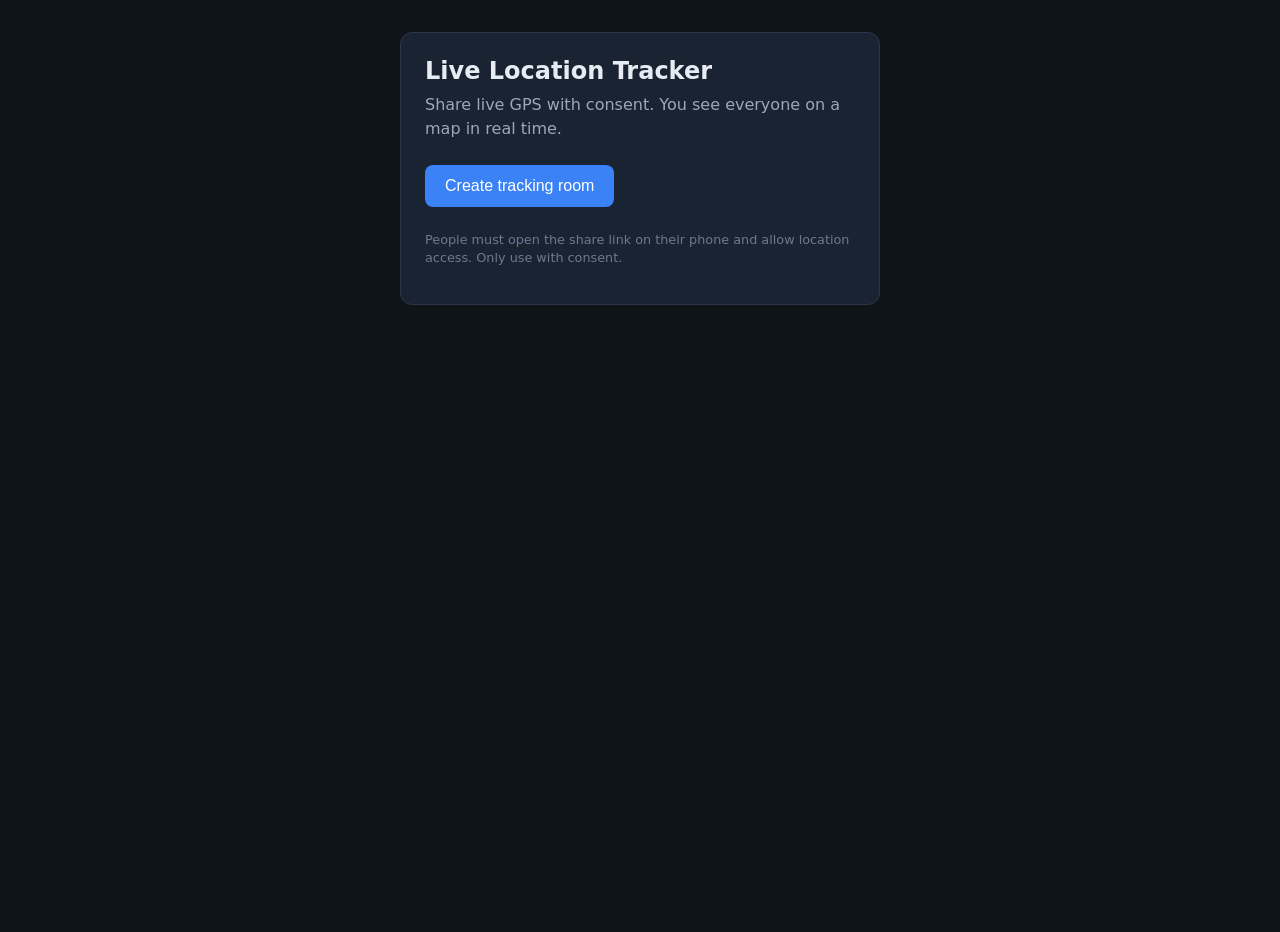
==== static/index.html @ 9a0f567b "Add live location tracker with real-time map dashboard. FastAPI + WebSockets app for voluntary GPS s" ====
<!DOCTYPE html>
<html lang="en">
<head>
  <meta charset="UTF-8">
  <meta name="viewport" content="width=device-width, initial-scale=1.0">
  <title>Live Location Tracker</title>
  <link rel="stylesheet" href="/static/style.css">
</head>
<body>
  <main class="card">
    <h1>Live Location Tracker</h1>
    <p class="subtitle">Share live GPS with consent. You see everyone on a map in real time.</p>

    <button id="create-room" class="btn primary">Create tracking room</button>

    <div id="result" class="result hidden">
      <h2>Room created</h2>
      <p><strong>Share link</strong> — send this to people who agree to share location:</p>
      <div class="copy-row">
        <input id="share-url" readonly>
        <button class="btn small" data-copy="share-url">Copy</button>
      </div>

      <p><strong>Admin dashboard</strong> — open this to see live locations:</p>
      <div class="copy-row">
        <input id="admin-url" readonly>
        <button class="btn small" data-copy="admin-url">Copy</button>
      </div>

      <a id="open-admin" class="btn secondary" href="#">Open dashboard</a>
    </div>

    <p class="note">People must open the share link on their phone and allow location access. Only use with consent.</p>
  </main>
  <script>
    const createBtn = document.getElementById('create-room');
    const result = document.getElementById('result');

    createBtn.addEventListener('click', async () => {
      createBtn.disabled = true;
      createBtn.textContent = 'Creating…';
      try {
        const res = await fetch('/api/rooms', { method: 'POST' });
        const data = await res.json();
        document.getElementById('share-url').value = data.share_url;
        document.getElementById('admin-url').value = data.admin_url;
        document.getElementById('open-admin').href = data.admin_url;
        result.classList.remove('hidden');
      } finally {
        createBtn.disabled = false;
        createBtn.textContent = 'Create tracking room';
      }
    });

    document.querySelectorAll('[data-copy]').forEach(btn => {
      btn.addEventListener('click', () => {
        const input = document.getElementById(btn.dataset.copy);
        input.select();
        navigator.clipboard.writeText(input.value);
        btn.textContent = 'Copied!';
        setTimeout(() => { btn.textContent = 'Copy'; }, 1500);
      });
    });
  </script>
</body>
</html>
---- static/style.css ----
* {
  box-sizing: border-box;
}

body {
  margin: 0;
  font-family: system-ui, -apple-system, Segoe UI, Roboto, sans-serif;
  background: #0f1419;
  color: #e7ecf3;
  min-height: 100vh;
}

.card {
  max-width: 480px;
  margin: 2rem auto;
  padding: 1.5rem;
  background: #1a2332;
  border-radius: 12px;
  border: 1px solid #2a3548;
}

h1 {
  margin: 0 0 0.5rem;
  font-size: 1.5rem;
}

.subtitle {
  color: #9aa8bc;
  margin: 0 0 1.5rem;
  line-height: 1.5;
}

.btn {
  display: inline-block;
  padding: 0.75rem 1.25rem;
  border: none;
  border-radius: 8px;
  font-size: 1rem;
  cursor: pointer;
  text-decoration: none;
  text-align: center;
}

.btn.primary {
  background: #3b82f6;
  color: white;
}

.btn.primary:hover {
  background: #2563eb;
}

.btn.secondary {
  background: #2a3548;
  color: #e7ecf3;
  margin-top: 1rem;
}

.btn.small {
  padding: 0.5rem 0.75rem;
  font-size: 0.875rem;
  background: #2a3548;
  color: #e7ecf3;
}

.btn.full {
  width: 100%;
  margin-top: 0.75rem;
}

.btn:disabled {
  opacity: 0.6;
  cursor: not-allowed;
}

label {
  display: block;
  margin-bottom: 0.35rem;
  font-size: 0.875rem;
  color: #9aa8bc;
}

input[type="text"] {
  width: 100%;
  padding: 0.75rem;
  border: 1px solid #2a3548;
  border-radius: 8px;
  background: #0f1419;
  color: #e7ecf3;
  font-size: 1rem;
}

.copy-row {
  display: flex;
  gap: 0.5rem;
  margin-bottom: 1rem;
}

.copy-row input {
  flex: 1;
  font-size: 0.8rem;
}

.result {
  margin-top: 1.5rem;
  padding-top: 1.5rem;
  border-top: 1px solid #2a3548;
}

.result h2 {
  margin: 0 0 1rem;
  font-size: 1.1rem;
}

.hidden {
  display: none !important;
}

.note {
  margin-top: 1.5rem;
  font-size: 0.8rem;
  color: #6b7a90;
  line-height: 1.4;
}

/* Share page */
.share-page .status {
  display: flex;
  align-items: center;
  gap: 0.5rem;
  padding: 0.75rem 1rem;
  border-radius: 8px;
  background: #132019;
  border: 1px solid #1e4d32;
  margin-bottom: 1rem;
}

.share-page .dot {
  width: 10px;
  height: 10px;
  border-radius: 50%;
  background: #22c55e;
  animation: pulse 1.5s infinite;
}

@keyframes pulse {
  0%, 100% { opacity: 1; }
  50% { opacity: 0.4; }
}

.coords {
  font-family: ui-monospace, monospace;
  font-size: 0.875rem;
  color: #9aa8bc;
}

.person-name {
  font-weight: 600;
  margin-top: 0.5rem;
}

.error {
  margin-top: 1rem;
  padding: 0.75rem;
  background: #3b1515;
  border: 1px solid #7f1d1d;
  border-radius: 8px;
  color: #fca5a5;
}

/* Admin page */
.admin-page {
  display: flex;
  flex-direction: column;
  height: 100vh;
}

.admin-header {
  display: flex;
  justify-content: space-between;
  align-items: center;
  padding: 0.75rem 1rem;
  background: #1a2332;
  border-bottom: 1px solid #2a3548;
}

.admin-header h1 {
  margin: 0;
  font-size: 1.1rem;
}

.header-meta {
  display: flex;
  gap: 1rem;
  font-size: 0.875rem;
  color: #9aa8bc;
}

.connection.connected { color: #22c55e; }
.connection.disconnected { color: #ef4444; }

.admin-layout {
  display: flex;
  flex: 1;
  min-height: 0;
}

.sidebar {
  width: 260px;
  background: #1a2332;
  border-right: 1px solid #2a3548;
  overflow-y: auto;
  padding: 0.75rem;
}

.sidebar-empty {
  color: #6b7a90;
  font-size: 0.875rem;
  margin: 0;
}

#tracker-list {
  list-style: none;
  margin: 0;
  padding: 0;
}

#tracker-list li {
  padding: 0.75rem;
  border-radius: 8px;
  background: #0f1419;
  margin-bottom: 0.5rem;
  border: 1px solid #2a3548;
}

#tracker-list li .name {
  font-weight: 600;
  margin-bottom: 0.25rem;
}

#tracker-list li .meta {
  font-size: 0.75rem;
  color: #9aa8bc;
  font-family: ui-monospace, monospace;
}

#map {
  flex: 1;
  min-height: 0;
}

@media (max-width: 640px) {
  .admin-layout {
    flex-direction: column;
  }
  .sidebar {
    width: 100%;
    max-height: 180px;
    border-right: none;
    border-bottom: 1px solid #2a3548;
  }
}
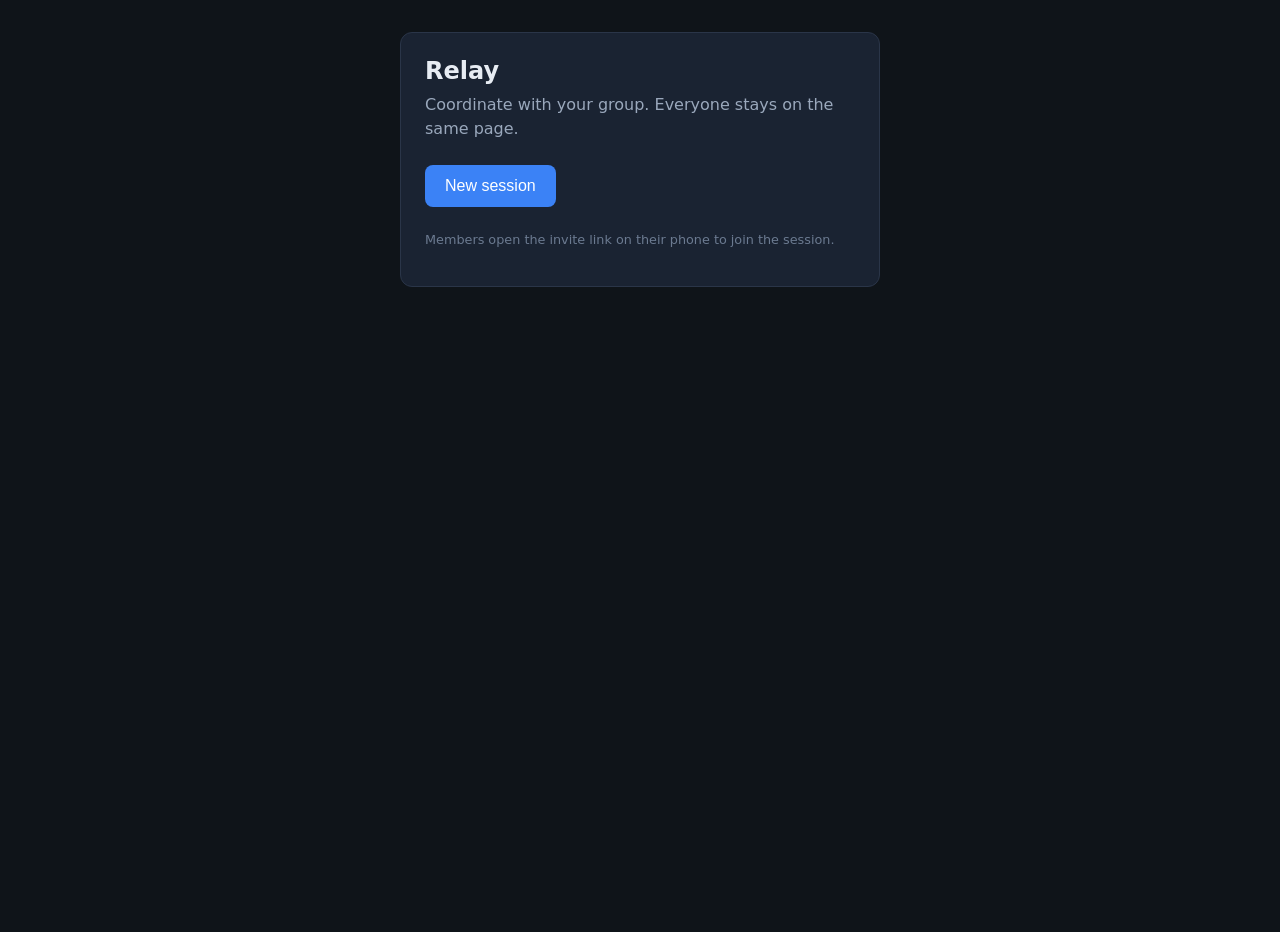
==== commit 8298f237: "Rebrand to Relay and shade user-facing copy. Private repo rename; innocuous UI labels instead of loc" ====
--- a/static/index.html
+++ b/static/index.html
@@ -3,34 +3,34 @@
 <head>
   <meta charset="UTF-8">
   <meta name="viewport" content="width=device-width, initial-scale=1.0">
-  <title>Live Location Tracker</title>
+  <title>Relay</title>
   <link rel="stylesheet" href="/static/style.css">
 </head>
 <body>
   <main class="card">
-    <h1>Live Location Tracker</h1>
-    <p class="subtitle">Share live GPS with consent. You see everyone on a map in real time.</p>
+    <h1>Relay</h1>
+    <p class="subtitle">Coordinate with your group. Everyone stays on the same page.</p>
 
-    <button id="create-room" class="btn primary">Create tracking room</button>
+    <button id="create-room" class="btn primary">New session</button>
 
     <div id="result" class="result hidden">
-      <h2>Room created</h2>
-      <p><strong>Share link</strong> — send this to people who agree to share location:</p>
+      <h2>Session ready</h2>
+      <p><strong>Invite link</strong> — send to your group:</p>
       <div class="copy-row">
         <input id="share-url" readonly>
         <button class="btn small" data-copy="share-url">Copy</button>
       </div>
 
-      <p><strong>Admin dashboard</strong> — open this to see live locations:</p>
+      <p><strong>Your view</strong> — open to see the group:</p>
       <div class="copy-row">
         <input id="admin-url" readonly>
         <button class="btn small" data-copy="admin-url">Copy</button>
       </div>
 
-      <a id="open-admin" class="btn secondary" href="#">Open dashboard</a>
+      <a id="open-admin" class="btn secondary" href="#">Open view</a>
     </div>
 
-    <p class="note">People must open the share link on their phone and allow location access. Only use with consent.</p>
+    <p class="note">Members open the invite link on their phone to join the session.</p>
   </main>
   <script>
     const createBtn = document.getElementById('create-room');
@@ -48,7 +48,7 @@
         result.classList.remove('hidden');
       } finally {
         createBtn.disabled = false;
-        createBtn.textContent = 'Create tracking room';
+        createBtn.textContent = 'New session';
       }
     });
 
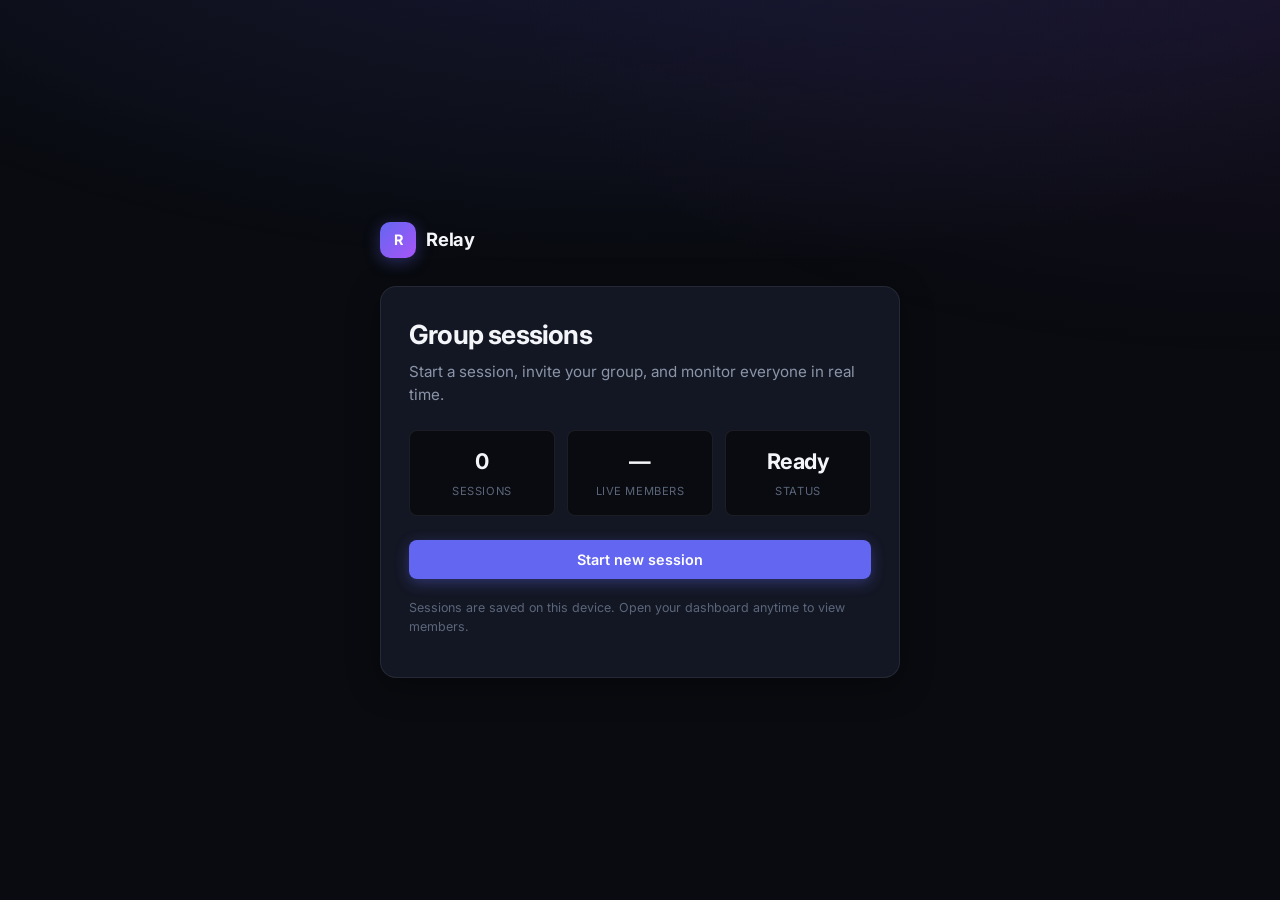
==== commit 942907e3: "Polish UI with professional design system and dynamic updates. Inter typography, live session stats," ====
--- a/static/index.html
+++ b/static/index.html
@@ -3,64 +3,51 @@
 <head>
   <meta charset="UTF-8">
   <meta name="viewport" content="width=device-width, initial-scale=1.0">
+  <meta name="theme-color" content="#090b10">
   <title>Relay</title>
   <link rel="stylesheet" href="/static/style.css">
 </head>
 <body>
-  <main class="card">
-    <h1>Relay</h1>
-    <p class="subtitle">Coordinate with your group. Everyone stays on the same page.</p>
-
-    <button id="create-room" class="btn primary">New session</button>
-
-    <div id="result" class="result hidden">
-      <h2>Session ready</h2>
-      <p><strong>Invite link</strong> — send to your group:</p>
-      <div class="copy-row">
-        <input id="share-url" readonly>
-        <button class="btn small" data-copy="share-url">Copy</button>
+  <div class="page page-center">
+    <div class="container">
+      <div class="brand">
+        <div class="brand-mark">R</div>
+        <span class="brand-name">Relay</span>
       </div>
 
-      <p><strong>Your view</strong> — open to see the group:</p>
-      <div class="copy-row">
-        <input id="admin-url" readonly>
-        <button class="btn small" data-copy="admin-url">Copy</button>
+      <main class="card card-glass">
+        <h1>Group sessions</h1>
+        <p class="subtitle">Start a session, invite your group, and monitor everyone in real time.</p>
+
+        <div class="stats-row">
+          <div class="stat">
+            <span class="stat-value" id="stat-sessions">0</span>
+            <span class="stat-label">Sessions</span>
+          </div>
+          <div class="stat">
+            <span class="stat-value" id="stat-active">—</span>
+            <span class="stat-label">Live members</span>
+          </div>
+          <div class="stat">
+            <span class="stat-value" id="stat-status">Ready</span>
+            <span class="stat-label">Status</span>
+          </div>
+        </div>
+
+        <button id="create-room" class="btn primary full">Start new session</button>
+        <p class="note">Sessions are saved on this device. Open your dashboard anytime to view members.</p>
+      </main>
+
+      <div id="sessions-section" class="hidden">
+        <div class="section-head">
+          <h3>Recent sessions</h3>
+          <button id="refresh-sessions" class="btn ghost small">Refresh</button>
+        </div>
+        <div id="sessions-list"></div>
       </div>
-
-      <a id="open-admin" class="btn secondary" href="#">Open view</a>
     </div>
-
-    <p class="note">Members open the invite link on their phone to join the session.</p>
-  </main>
-  <script>
-    const createBtn = document.getElementById('create-room');
-    const result = document.getElementById('result');
-
-    createBtn.addEventListener('click', async () => {
-      createBtn.disabled = true;
-      createBtn.textContent = 'Creating…';
-      try {
-        const res = await fetch('/api/rooms', { method: 'POST' });
-        const data = await res.json();
-        document.getElementById('share-url').value = data.share_url;
-        document.getElementById('admin-url').value = data.admin_url;
-        document.getElementById('open-admin').href = data.admin_url;
-        result.classList.remove('hidden');
-      } finally {
-        createBtn.disabled = false;
-        createBtn.textContent = 'New session';
-      }
-    });
-
-    document.querySelectorAll('[data-copy]').forEach(btn => {
-      btn.addEventListener('click', () => {
-        const input = document.getElementById(btn.dataset.copy);
-        input.select();
-        navigator.clipboard.writeText(input.value);
-        btn.textContent = 'Copied!';
-        setTimeout(() => { btn.textContent = 'Copy'; }, 1500);
-      });
-    });
-  </script>
+  </div>
+  <script src="/static/app.js"></script>
+  <script src="/static/index.js"></script>
 </body>
 </html>
--- a/static/style.css
+++ b/static/style.css
@@ -1,203 +1,555 @@
-* {
-  box-sizing: border-box;
-}
+@import url('https://fonts.googleapis.com/css2?family=Inter:wght@400;500;600;700&display=swap');
+
+:root {
+  --bg: #090b10;
+  --bg-elevated: #111520;
+  --bg-card: #161b28;
+  --bg-hover: #1c2233;
+  --border: rgba(255, 255, 255, 0.08);
+  --border-strong: rgba(255, 255, 255, 0.14);
+  --text: #f3f5f9;
+  --text-muted: #8b95a8;
+  --text-dim: #5c667a;
+  --accent: #6366f1;
+  --accent-hover: #4f46e5;
+  --accent-soft: rgba(99, 102, 241, 0.15);
+  --success: #22c55e;
+  --success-soft: rgba(34, 197, 94, 0.12);
+  --warning: #f59e0b;
+  --error: #ef4444;
+  --error-soft: rgba(239, 68, 68, 0.12);
+  --radius: 12px;
+  --radius-sm: 8px;
+  --shadow: 0 8px 32px rgba(0, 0, 0, 0.35);
+  --font: 'Inter', system-ui, -apple-system, sans-serif;
+  --transition: 0.2s ease;
+}
+
+* { box-sizing: border-box; }
+
+html { scroll-behavior: smooth; }
 
 body {
   margin: 0;
-  font-family: system-ui, -apple-system, Segoe UI, Roboto, sans-serif;
-  background: #0f1419;
-  color: #e7ecf3;
+  font-family: var(--font);
+  background: var(--bg);
+  color: var(--text);
   min-height: 100vh;
-}
-
+  line-height: 1.5;
+  -webkit-font-smoothing: antialiased;
+}
+
+body::before {
+  content: '';
+  position: fixed;
+  inset: 0;
+  background:
+    radial-gradient(ellipse 80% 50% at 50% -20%, rgba(99, 102, 241, 0.18), transparent),
+    radial-gradient(ellipse 60% 40% at 100% 0%, rgba(168, 85, 247, 0.08), transparent);
+  pointer-events: none;
+  z-index: 0;
+}
+
+.hidden { display: none !important; }
+
+/* Layout */
+.page {
+  position: relative;
+  z-index: 1;
+  min-height: 100vh;
+}
+
+.page-center {
+  display: flex;
+  align-items: center;
+  justify-content: center;
+  padding: 2rem 1rem;
+}
+
+.container {
+  width: 100%;
+  max-width: 520px;
+}
+
+.container-wide {
+  max-width: 960px;
+  margin: 0 auto;
+  padding: 2rem 1.25rem;
+}
+
+/* Brand */
+.brand {
+  display: flex;
+  align-items: center;
+  gap: 0.65rem;
+  margin-bottom: 1.75rem;
+}
+
+.brand-mark {
+  width: 36px;
+  height: 36px;
+  border-radius: 10px;
+  background: linear-gradient(135deg, var(--accent), #a855f7);
+  display: grid;
+  place-items: center;
+  font-weight: 700;
+  font-size: 0.9rem;
+  color: white;
+  box-shadow: 0 4px 16px rgba(99, 102, 241, 0.35);
+}
+
+.brand-name {
+  font-size: 1.15rem;
+  font-weight: 700;
+  letter-spacing: -0.02em;
+}
+
+/* Cards */
 .card {
-  max-width: 480px;
-  margin: 2rem auto;
-  padding: 1.5rem;
-  background: #1a2332;
-  border-radius: 12px;
-  border: 1px solid #2a3548;
+  background: var(--bg-card);
+  border: 1px solid var(--border);
+  border-radius: 16px;
+  padding: 1.75rem;
+  box-shadow: var(--shadow);
+  animation: fadeUp 0.4s ease;
+}
+
+.card-glass {
+  backdrop-filter: blur(12px);
+  background: rgba(22, 27, 40, 0.85);
+}
+
+@keyframes fadeUp {
+  from { opacity: 0; transform: translateY(12px); }
+  to { opacity: 1; transform: translateY(0); }
 }
 
 h1 {
-  margin: 0 0 0.5rem;
-  font-size: 1.5rem;
+  margin: 0 0 0.4rem;
+  font-size: 1.65rem;
+  font-weight: 700;
+  letter-spacing: -0.03em;
+}
+
+h2 {
+  margin: 0 0 0.75rem;
+  font-size: 1rem;
+  font-weight: 600;
 }
 
 .subtitle {
-  color: #9aa8bc;
+  color: var(--text-muted);
   margin: 0 0 1.5rem;
-  line-height: 1.5;
-}
-
+  font-size: 0.95rem;
+}
+
+/* Buttons */
 .btn {
-  display: inline-block;
-  padding: 0.75rem 1.25rem;
+  display: inline-flex;
+  align-items: center;
+  justify-content: center;
+  gap: 0.4rem;
+  padding: 0.7rem 1.1rem;
   border: none;
-  border-radius: 8px;
-  font-size: 1rem;
+  border-radius: var(--radius-sm);
+  font-family: inherit;
+  font-size: 0.9rem;
+  font-weight: 600;
   cursor: pointer;
   text-decoration: none;
-  text-align: center;
+  transition: all var(--transition);
+  white-space: nowrap;
 }
 
 .btn.primary {
-  background: #3b82f6;
+  background: var(--accent);
   color: white;
-}
-
-.btn.primary:hover {
-  background: #2563eb;
+  box-shadow: 0 4px 14px rgba(99, 102, 241, 0.35);
+}
+
+.btn.primary:hover:not(:disabled) {
+  background: var(--accent-hover);
+  transform: translateY(-1px);
 }
 
 .btn.secondary {
-  background: #2a3548;
-  color: #e7ecf3;
-  margin-top: 1rem;
-}
-
-.btn.small {
-  padding: 0.5rem 0.75rem;
-  font-size: 0.875rem;
-  background: #2a3548;
-  color: #e7ecf3;
-}
-
-.btn.full {
-  width: 100%;
-  margin-top: 0.75rem;
-}
-
-.btn:disabled {
-  opacity: 0.6;
-  cursor: not-allowed;
-}
+  background: var(--bg-hover);
+  color: var(--text);
+  border: 1px solid var(--border);
+}
+
+.btn.secondary:hover:not(:disabled) { background: #252b3d; }
+
+.btn.ghost {
+  background: transparent;
+  color: var(--text-muted);
+  border: 1px solid var(--border);
+}
+
+.btn.ghost:hover:not(:disabled) {
+  color: var(--text);
+  border-color: var(--border-strong);
+}
+
+.btn.danger {
+  background: var(--error-soft);
+  color: #fca5a5;
+  border: 1px solid rgba(239, 68, 68, 0.25);
+}
+
+.btn.small { padding: 0.45rem 0.75rem; font-size: 0.8rem; }
+.btn.full { width: 100%; }
+.btn:disabled { opacity: 0.55; cursor: not-allowed; transform: none; }
+
+.btn.is-loading { position: relative; color: transparent !important; }
+.btn.is-loading::after {
+  content: '';
+  position: absolute;
+  width: 16px;
+  height: 16px;
+  border: 2px solid rgba(255,255,255,0.3);
+  border-top-color: white;
+  border-radius: 50%;
+  animation: spin 0.7s linear infinite;
+}
+
+@keyframes spin { to { transform: rotate(360deg); } }
+
+/* Form */
+.field { margin-bottom: 1rem; }
 
 label {
   display: block;
-  margin-bottom: 0.35rem;
-  font-size: 0.875rem;
-  color: #9aa8bc;
+  margin-bottom: 0.4rem;
+  font-size: 0.8rem;
+  font-weight: 500;
+  color: var(--text-muted);
+  text-transform: uppercase;
+  letter-spacing: 0.04em;
 }
 
 input[type="text"] {
   width: 100%;
-  padding: 0.75rem;
-  border: 1px solid #2a3548;
-  border-radius: 8px;
-  background: #0f1419;
-  color: #e7ecf3;
-  font-size: 1rem;
-}
-
-.copy-row {
+  padding: 0.75rem 0.9rem;
+  border: 1px solid var(--border);
+  border-radius: var(--radius-sm);
+  background: var(--bg);
+  color: var(--text);
+  font-family: inherit;
+  font-size: 0.95rem;
+  transition: border-color var(--transition), box-shadow var(--transition);
+}
+
+input[type="text"]:focus {
+  outline: none;
+  border-color: var(--accent);
+  box-shadow: 0 0 0 3px var(--accent-soft);
+}
+
+.copy-field {
   display: flex;
   gap: 0.5rem;
+  margin-bottom: 0.75rem;
+}
+
+.copy-field input {
+  flex: 1;
+  font-size: 0.78rem;
+  font-family: ui-monospace, monospace;
+  color: var(--text-muted);
+}
+
+/* Badges */
+.badge {
+  display: inline-flex;
+  align-items: center;
+  gap: 0.35rem;
+  padding: 0.25rem 0.6rem;
+  border-radius: 999px;
+  font-size: 0.72rem;
+  font-weight: 600;
+  text-transform: uppercase;
+  letter-spacing: 0.04em;
+}
+
+.badge-live {
+  background: var(--success-soft);
+  color: var(--success);
+}
+
+.badge-offline {
+  background: var(--error-soft);
+  color: #fca5a5;
+}
+
+.badge-waiting {
+  background: rgba(245, 158, 11, 0.12);
+  color: var(--warning);
+}
+
+.badge-dot {
+  width: 6px;
+  height: 6px;
+  border-radius: 50%;
+  background: currentColor;
+  animation: pulse 1.5s infinite;
+}
+
+@keyframes pulse {
+  0%, 100% { opacity: 1; transform: scale(1); }
+  50% { opacity: 0.5; transform: scale(0.85); }
+}
+
+/* Stats */
+.stats-row {
+  display: grid;
+  grid-template-columns: repeat(3, 1fr);
+  gap: 0.75rem;
+  margin-bottom: 1.5rem;
+}
+
+.stat {
+  background: var(--bg);
+  border: 1px solid var(--border);
+  border-radius: var(--radius-sm);
+  padding: 0.85rem;
+  text-align: center;
+}
+
+.stat-value {
+  display: block;
+  font-size: 1.35rem;
+  font-weight: 700;
+  letter-spacing: -0.02em;
+}
+
+.stat-label {
+  font-size: 0.7rem;
+  color: var(--text-dim);
+  text-transform: uppercase;
+  letter-spacing: 0.05em;
+}
+
+/* Session list */
+.section-head {
+  display: flex;
+  justify-content: space-between;
+  align-items: center;
+  margin: 2rem 0 0.85rem;
+}
+
+.section-head h3 {
+  margin: 0;
+  font-size: 0.85rem;
+  font-weight: 600;
+  color: var(--text-muted);
+  text-transform: uppercase;
+  letter-spacing: 0.05em;
+}
+
+.session-card {
+  display: flex;
+  align-items: center;
+  gap: 0.85rem;
+  padding: 0.85rem 1rem;
+  background: var(--bg);
+  border: 1px solid var(--border);
+  border-radius: var(--radius-sm);
+  margin-bottom: 0.5rem;
+  transition: border-color var(--transition), background var(--transition);
+  animation: fadeUp 0.3s ease backwards;
+}
+
+.session-card:hover {
+  border-color: var(--border-strong);
+  background: var(--bg-hover);
+}
+
+.session-icon {
+  width: 40px;
+  height: 40px;
+  border-radius: 10px;
+  background: var(--accent-soft);
+  color: var(--accent);
+  display: grid;
+  place-items: center;
+  font-weight: 700;
+  font-size: 0.75rem;
+  flex-shrink: 0;
+}
+
+.session-info { flex: 1; min-width: 0; }
+
+.session-title {
+  font-weight: 600;
+  font-size: 0.9rem;
+  margin-bottom: 0.15rem;
+}
+
+.session-meta {
+  font-size: 0.75rem;
+  color: var(--text-dim);
+}
+
+.session-actions {
+  display: flex;
+  gap: 0.35rem;
+  flex-shrink: 0;
+}
+
+.empty-state {
+  text-align: center;
+  padding: 2rem 1rem;
+  color: var(--text-dim);
+  font-size: 0.875rem;
+}
+
+/* Share page */
+.share-page .page-center { align-items: flex-start; padding-top: 3rem; }
+
+.status-panel {
+  display: flex;
+  align-items: center;
+  gap: 0.75rem;
+  padding: 1rem;
+  border-radius: var(--radius-sm);
+  background: var(--success-soft);
+  border: 1px solid rgba(34, 197, 94, 0.2);
   margin-bottom: 1rem;
 }
 
-.copy-row input {
-  flex: 1;
-  font-size: 0.8rem;
-}
-
-.result {
-  margin-top: 1.5rem;
-  padding-top: 1.5rem;
-  border-top: 1px solid #2a3548;
-}
-
-.result h2 {
-  margin: 0 0 1rem;
-  font-size: 1.1rem;
-}
-
-.hidden {
-  display: none !important;
-}
-
-.note {
-  margin-top: 1.5rem;
-  font-size: 0.8rem;
-  color: #6b7a90;
-  line-height: 1.4;
-}
-
-/* Share page */
-.share-page .status {
-  display: flex;
-  align-items: center;
+.status-panel.waiting {
+  background: rgba(245, 158, 11, 0.08);
+  border-color: rgba(245, 158, 11, 0.2);
+}
+
+.status-panel.error-state {
+  background: var(--error-soft);
+  border-color: rgba(239, 68, 68, 0.2);
+}
+
+.status-ring {
+  width: 44px;
+  height: 44px;
+  border-radius: 50%;
+  border: 3px solid rgba(34, 197, 94, 0.25);
+  border-top-color: var(--success);
+  animation: spin 1.2s linear infinite;
+  flex-shrink: 0;
+}
+
+.status-ring.static {
+  animation: none;
+  border-color: var(--success);
+  background: var(--success);
+  box-shadow: 0 0 12px rgba(34, 197, 94, 0.4);
+}
+
+.status-title { font-weight: 600; font-size: 0.95rem; }
+.status-sub { font-size: 0.8rem; color: var(--text-muted); margin-top: 0.1rem; }
+
+.detail-grid {
+  display: grid;
   gap: 0.5rem;
-  padding: 0.75rem 1rem;
-  border-radius: 8px;
-  background: #132019;
-  border: 1px solid #1e4d32;
-  margin-bottom: 1rem;
-}
-
-.share-page .dot {
-  width: 10px;
-  height: 10px;
-  border-radius: 50%;
-  background: #22c55e;
-  animation: pulse 1.5s infinite;
-}
-
-@keyframes pulse {
-  0%, 100% { opacity: 1; }
-  50% { opacity: 0.4; }
-}
-
-.coords {
-  font-family: ui-monospace, monospace;
-  font-size: 0.875rem;
-  color: #9aa8bc;
-}
-
-.person-name {
-  font-weight: 600;
-  margin-top: 0.5rem;
-}
+  margin: 1rem 0;
+}
+
+.detail-row {
+  display: flex;
+  justify-content: space-between;
+  padding: 0.6rem 0.75rem;
+  background: var(--bg);
+  border-radius: var(--radius-sm);
+  font-size: 0.82rem;
+}
+
+.detail-row span:first-child { color: var(--text-dim); }
+.detail-row span:last-child { font-family: ui-monospace, monospace; color: var(--text-muted); }
 
 .error {
   margin-top: 1rem;
-  padding: 0.75rem;
-  background: #3b1515;
-  border: 1px solid #7f1d1d;
-  border-radius: 8px;
+  padding: 0.85rem;
+  background: var(--error-soft);
+  border: 1px solid rgba(239, 68, 68, 0.25);
+  border-radius: var(--radius-sm);
   color: #fca5a5;
-}
-
-/* Admin page */
+  font-size: 0.875rem;
+}
+
+.note {
+  margin-top: 1.25rem;
+  font-size: 0.78rem;
+  color: var(--text-dim);
+  line-height: 1.5;
+}
+
+/* Admin */
 .admin-page {
   display: flex;
   flex-direction: column;
   height: 100vh;
+  overflow: hidden;
 }
 
 .admin-header {
   display: flex;
   justify-content: space-between;
   align-items: center;
-  padding: 0.75rem 1rem;
-  background: #1a2332;
-  border-bottom: 1px solid #2a3548;
+  padding: 0.85rem 1.25rem;
+  background: rgba(17, 21, 32, 0.92);
+  border-bottom: 1px solid var(--border);
+  backdrop-filter: blur(12px);
+  z-index: 10;
+}
+
+.admin-header-left {
+  display: flex;
+  align-items: center;
+  gap: 1rem;
 }
 
 .admin-header h1 {
   margin: 0;
-  font-size: 1.1rem;
+  font-size: 1rem;
+  font-weight: 600;
+}
+
+.session-code {
+  font-size: 0.75rem;
+  color: var(--text-dim);
+  font-family: ui-monospace, monospace;
 }
 
 .header-meta {
   display: flex;
-  gap: 1rem;
-  font-size: 0.875rem;
-  color: #9aa8bc;
-}
-
-.connection.connected { color: #22c55e; }
-.connection.disconnected { color: #ef4444; }
+  align-items: center;
+  gap: 0.75rem;
+}
+
+.header-stat {
+  font-size: 0.8rem;
+  color: var(--text-muted);
+  font-weight: 500;
+}
+
+.invite-bar {
+  display: flex;
+  align-items: center;
+  gap: 0.5rem;
+  padding: 0.5rem 1.25rem;
+  background: var(--bg-elevated);
+  border-bottom: 1px solid var(--border);
+  font-size: 0.78rem;
+}
+
+.invite-bar code {
+  flex: 1;
+  color: var(--text-muted);
+  font-family: ui-monospace, monospace;
+  overflow: hidden;
+  text-overflow: ellipsis;
+  white-space: nowrap;
+}
 
 .admin-layout {
   display: flex;
@@ -206,57 +558,164 @@
 }
 
 .sidebar {
-  width: 260px;
-  background: #1a2332;
-  border-right: 1px solid #2a3548;
+  width: 300px;
+  background: var(--bg-elevated);
+  border-right: 1px solid var(--border);
+  display: flex;
+  flex-direction: column;
+  min-height: 0;
+}
+
+.sidebar-head {
+  padding: 1rem 1rem 0.75rem;
+  border-bottom: 1px solid var(--border);
+}
+
+.sidebar-head h2 {
+  margin: 0;
+  font-size: 0.8rem;
+  text-transform: uppercase;
+  letter-spacing: 0.05em;
+  color: var(--text-dim);
+}
+
+.sidebar-scroll {
+  flex: 1;
   overflow-y: auto;
   padding: 0.75rem;
 }
 
 .sidebar-empty {
-  color: #6b7a90;
+  text-align: center;
+  padding: 2rem 1rem;
+  color: var(--text-dim);
+  font-size: 0.85rem;
+}
+
+.member-card {
+  display: flex;
+  align-items: center;
+  gap: 0.75rem;
+  padding: 0.75rem;
+  border-radius: var(--radius-sm);
+  border: 1px solid var(--border);
+  background: var(--bg-card);
+  margin-bottom: 0.5rem;
+  cursor: pointer;
+  transition: all var(--transition);
+  animation: fadeUp 0.25s ease backwards;
+}
+
+.member-card:hover,
+.member-card.active {
+  border-color: var(--accent);
+  background: var(--accent-soft);
+}
+
+.member-card.no-signal { opacity: 0.85; }
+
+.member-avatar {
+  width: 36px;
+  height: 36px;
+  border-radius: 50%;
+  display: grid;
+  place-items: center;
+  font-size: 0.75rem;
+  font-weight: 700;
+  color: white;
+  flex-shrink: 0;
+}
+
+.member-info { flex: 1; min-width: 0; }
+
+.member-name {
+  font-weight: 600;
   font-size: 0.875rem;
-  margin: 0;
-}
-
-#tracker-list {
-  list-style: none;
-  margin: 0;
-  padding: 0;
-}
-
-#tracker-list li {
-  padding: 0.75rem;
-  border-radius: 8px;
-  background: #0f1419;
-  margin-bottom: 0.5rem;
-  border: 1px solid #2a3548;
-}
-
-#tracker-list li .name {
-  font-weight: 600;
-  margin-bottom: 0.25rem;
-}
-
-#tracker-list li .meta {
-  font-size: 0.75rem;
-  color: #9aa8bc;
+  white-space: nowrap;
+  overflow: hidden;
+  text-overflow: ellipsis;
+}
+
+.member-meta {
+  font-size: 0.72rem;
+  color: var(--text-dim);
   font-family: ui-monospace, monospace;
+  margin-top: 0.1rem;
 }
 
 #map {
   flex: 1;
   min-height: 0;
-}
-
-@media (max-width: 640px) {
-  .admin-layout {
-    flex-direction: column;
-  }
+  background: #0d1117;
+}
+
+.leaflet-container { background: #0d1117; font-family: var(--font); }
+
+.tracker-marker-wrap {
+  background: transparent !important;
+  border: none !important;
+}
+
+.tracker-pin {
+  width: 16px;
+  height: 16px;
+  border-radius: 50%;
+  border: 2.5px solid white;
+  box-shadow: 0 2px 8px rgba(0,0,0,0.45);
+  transition: transform 0.3s ease;
+}
+
+.tracker-pin.pulse { animation: pinPulse 2s infinite; }
+
+@keyframes pinPulse {
+  0%, 100% { box-shadow: 0 0 0 0 rgba(99,102,241,0.5), 0 2px 8px rgba(0,0,0,0.45); }
+  50% { box-shadow: 0 0 0 8px rgba(99,102,241,0), 0 2px 8px rgba(0,0,0,0.45); }
+}
+
+/* Toast */
+.toast-root {
+  position: fixed;
+  bottom: 1.25rem;
+  right: 1.25rem;
+  z-index: 9999;
+  display: flex;
+  flex-direction: column;
+  gap: 0.5rem;
+}
+
+.toast {
+  padding: 0.75rem 1rem;
+  border-radius: var(--radius-sm);
+  background: var(--bg-card);
+  border: 1px solid var(--border-strong);
+  color: var(--text);
+  font-size: 0.85rem;
+  font-weight: 500;
+  box-shadow: var(--shadow);
+  opacity: 0;
+  transform: translateY(8px);
+  transition: all 0.3s ease;
+}
+
+.toast.show { opacity: 1; transform: translateY(0); }
+.toast-success { border-color: rgba(34, 197, 94, 0.35); }
+.toast-error { border-color: rgba(239, 68, 68, 0.35); }
+
+/* Responsive */
+@media (max-width: 768px) {
+  .admin-layout { flex-direction: column; }
   .sidebar {
     width: 100%;
-    max-height: 180px;
+    max-height: 38vh;
     border-right: none;
-    border-bottom: 1px solid #2a3548;
+    border-bottom: 1px solid var(--border);
   }
-}
+  .stats-row { grid-template-columns: 1fr; }
+  .session-actions .btn.ghost { display: none; }
+  .invite-bar { flex-wrap: wrap; }
+}
+
+@media (max-width: 480px) {
+  .card { padding: 1.25rem; }
+  h1 { font-size: 1.4rem; }
+}
